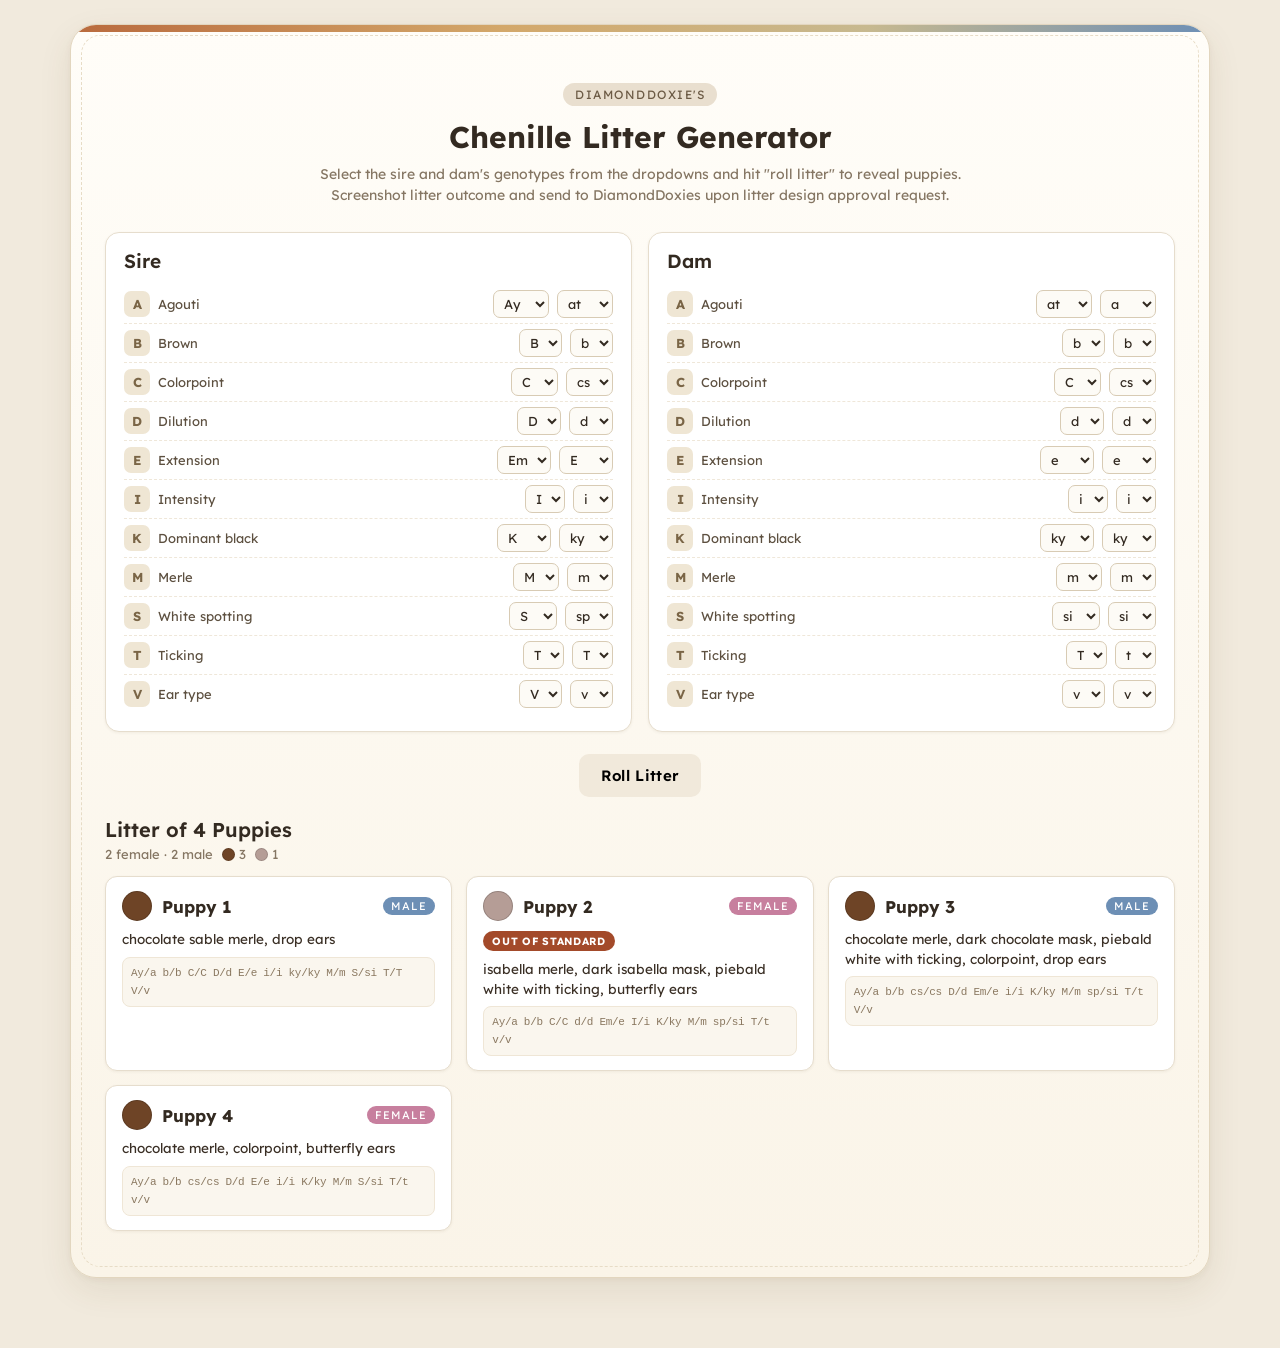
==== generator.html @ 1e3bf666 "Rename index.html to generator.html" ====
<!DOCTYPE html>
<html lang="en">
<head>
<meta charset="UTF-8">
<meta name="viewport" content="width=device-width, initial-scale=1">
<title>DiamondDoxie's Chenille Litter Generator</title>
<link rel="preconnect" href="https://fonts.googleapis.com">
<link rel="preconnect" href="https://fonts.gstatic.com" crossorigin>
<link href="https://fonts.googleapis.com/css2?family=Lexend:wght@300;400;500;600;700;800&display=swap" rel="stylesheet">
<link rel="stylesheet" href="style.css">
</head>
<body>
<div class="wrap">
  <header>
    <div class="breedTag">DiamondDoxie's</div>
    <h1>Chenille Litter Generator</h1>
    <p>Select the sire and dam's genotypes from the dropdowns and hit "roll litter" to reveal puppies.  Screenshot litter outcome and send to DiamondDoxies upon litter design approval request.</p>
  </header>

  <div class="parents">
    <section class="panel">
      <div class="parentHead">
        <h2>Sire</h2>
      </div>
      <div id="sireLoci"></div>
    </section>
    <section class="panel">
      <div class="parentHead">
        <h2>Dam</h2>
      </div>
      <div id="damLoci"></div>
    </section>
  </div>

  <div class="controls">
    <button class="bigBtn" onclick="produceLitter()">Roll Litter</button>
  </div>

  <div class="results" id="results"></div>
</div>

<script>
const LOCI = [
  { id: 'A', name: 'Agouti', order: 'Ay > asa > at > a', alleles: [
    { a: 'Ay', p: 'Sable — fawn with black-tipped hairs' },
    { a: 'asa', p: 'Black saddle — tan dog with a black saddle over the back' },
    { a: 'at', p: 'Tan points — body with tan markings on muzzle, brow, chest, legs' },
    { a: 'a',  p: 'Recessive black — solid black, no tan' },
  ]},
  { id: 'B', name: 'Brown', order: 'B > b', alleles: [
    { a: 'B', p: 'Black-based pigment (dominant)' },
    { a: 'b', p: 'Brown / chocolate pigment (recessive)' },
  ]},
  { id: 'C', name: 'Colorpoint', order: 'C > cs > c', alleles: [
    { a: 'C', p: 'Full color (dominant)' },
    { a: 'cs', p: 'Siamese colorpoint — pale body, dark points' },
    { a: 'c', p: 'Albino — white coat, pink eyes' },
  ]},
  { id: 'D', name: 'Dilution', order: 'D > d', alleles: [
    { a: 'D', p: 'Full pigment (dominant)' },
    { a: 'd', p: 'Dilute — black to blue, chocolate to isabella' },
  ]},
  { id: 'E', name: 'Extension', order: 'Em > E > e', alleles: [
    { a: 'Em', p: 'Melanistic mask — dark face/muzzle' },
    { a: 'E', p: 'Normal — allows black pigment' },
    { a: 'e', p: 'Red — no black on body' },
  ]},
  { id: 'I', name: 'Intensity', order: 'I > i', alleles: [
    { a: 'I', p: 'Full intensity (dominant)' },
    { a: 'i', p: 'Faded intensity — red washed out to cream' },
  ]},
  { id: 'K', name: 'Dominant black', order: 'K > kbr > ky', alleles: [
    { a: 'K', p: 'Dominant black — masks the A-locus' },
    { a: 'kbr', p: 'Brindle — dark stripes over the base pattern' },
    { a: 'ky', p: 'Recessive — the A-locus pattern shows' },
  ]},
  { id: 'M', name: 'Merle', order: 'M > m', alleles: [
    { a: 'M', p: 'Merle — mottled patches of diluted color' },
    { a: 'm', p: 'No merle (recessive)' },
  ]},
  { id: 'S', name: 'White spotting', order: 'S > sp > sc > si', alleles: [
    { a: 'S', p: 'Solid — no white (dominant)' },
    { a: 'sp', p: 'Piebald — white patches' },
    { a: 'sc', p: 'Caterpillar piebald — caterpillar-shaped white patches' },
    { a: 'si', p: 'Collared — white markings' },
  ]},
  { id: 'T', name: 'Ticking', order: 'T > t', alleles: [
    { a: 'T', p: 'Ticking — freckles/spots in the white areas' },
    { a: 't', p: 'No ticking (recessive)' },
  ]},
  { id: 'V', name: 'Ear type', order: 'V > v', alleles: [
    { a: 'V', p: 'Drop ears (dominant)' },
    { a: 'v', p: 'Butterfly ears (recessive)' },
  ]},
];

const DEFAULT_SIRE = { A: ['Ay','at'], B: ['B','b'], C: ['C','cs'], D: ['D','d'], E: ['Em','E'], I: ['I','i'], K: ['K','ky'], M: ['M','m'], S: ['S','sp'], T: ['T','T'], V: ['V','v'] };
const DEFAULT_DAM  = { A: ['at','a'], B: ['b','b'], C: ['C','cs'], D: ['d','d'], E: ['e','e'], I: ['i','i'], K: ['ky','ky'], M: ['m','m'], S: ['si','si'], T: ['T','t'], V: ['v','v'] };

function buildParentUI(parent) {
  const ctn = document.getElementById(parent + 'Loci');
  for (const L of LOCI) {
    const row = document.createElement('div');
    row.className = 'locusRow';
    const idEl = document.createElement('div');
    idEl.className = 'locusId';
    idEl.textContent = L.id;
    const nameEl = document.createElement('div');
    nameEl.className = 'locusName';
    nameEl.textContent = L.name;
    row.appendChild(idEl);
    row.appendChild(nameEl);
    for (const slot of ['a','b']) {
      const sel = document.createElement('select');
      sel.id = parent + '_' + L.id + slot;
      sel.title = L.id + ' locus — ' + L.name;
      for (const al of L.alleles) {
        const opt = document.createElement('option');
        opt.value = al.a;
        opt.textContent = al.a;
        opt.title = al.p;
        sel.appendChild(opt);
      }
      row.appendChild(sel);
    }
    ctn.appendChild(row);
  }
}

function setParent(parent, g) {
  for (const L of LOCI) {
    document.getElementById(parent + '_' + L.id + 'a').value = g[L.id][0];
    document.getElementById(parent + '_' + L.id + 'b').value = g[L.id][1];
  }
}

function readParentGenotype(parent) {
  const g = {};
  for (const L of LOCI) {
    g[L.id] = [
      document.getElementById(parent + '_' + L.id + 'a').value,
      document.getElementById(parent + '_' + L.id + 'b').value,
    ];
  }
  return g;
}

function pick(arr) { return arr[Math.floor(Math.random() * 2)]; }

function inheritPuppy(dam, sire) {
  const g = {};
  for (const L of LOCI) g[L.id] = [pick(dam[L.id]), pick(sire[L.id])];
  return g;
}

function has(g, id, a) { return g[id][0] === a || g[id][1] === a; }
function homo(g, id, a) { return g[id][0] === a && g[id][1] === a; }

function euColor(g) {
  const brown = homo(g, 'B', 'b');
  const dilute = homo(g, 'D', 'd');
  if (brown) return dilute ? 'isabella' : 'chocolate';
  return dilute ? 'blue' : 'black';
}

function cType(g) {
  if (has(g, 'C', 'C')) return 'full';
  if (homo(g, 'C', 'c')) return 'albino';
  return 'colorpoint';
}

function aPattern(g) {
  if (has(g, 'A', 'Ay')) return 'sable';
  if (has(g, 'A', 'asa')) return 'saddle';
  if (homo(g, 'A', 'a')) return 'black';
  return 'tanpoints';
}

function aDisplay(g) {
  const ap = aPattern(g);
  const eu = euColor(g);
  if (ap === 'sable') return eu + ' sable';
  if (ap === 'saddle') return eu + ' saddle';
  if (ap === 'tanpoints') return eu + '-and-tan';
  return 'recessive ' + eu;
}

function whiteType(g) {
  if (has(g, 'S', 'S')) return 'none';
  if (has(g, 'S', 'sp')) return 'piebald';
  if (has(g, 'S', 'sc')) return 'caterpillar';
  return 'irish';
}

function whitePhrase(g) {
  const w = whiteType(g);
  let s = '';
  if (w === 'piebald') s = 'piebald white';
  else if (w === 'caterpillar') s = 'caterpillar piebald';
  else if (w === 'irish') s = 'collared';
  if (s && has(g, 'T', 'T')) s += ' with ticking';
  return s;
}

function earPhrase(g) {
  return homo(g, 'V', 'v') ? 'butterfly ears' : 'drop ears';
}

function phenotype(g) {
  const ct = cType(g);
  const parts = [];
  if (ct === 'albino') {
    parts.push('albino — white coat, pink eyes');
  } else {
    if (homo(g, 'E', 'e')) {
      let b = homo(g, 'I', 'i') ? 'cream coat (faded intensity)' : 'red coat';
      if (homo(g, 'M', 'M')) b = 'double merle (lethal white) — mostly white coat';
      else if (has(g, 'M', 'M')) b += ' with ghost merle';
      parts.push(b);
    } else {
      const eu = euColor(g);
      let base;
      const kDominant = has(g, 'K', 'K');
      if (kDominant) base = 'solid ' + eu;
      else if (has(g, 'K', 'kbr')) base = aPattern(g) === 'black' ? 'solid ' + eu : 'brindle ' + aDisplay(g);
      else base = aDisplay(g);
      const patternExpr = !kDominant;
      if (homo(g, 'M', 'M')) {
        base = 'double merle (lethal white) — mostly white with small ' + eu + ' patches';
      } else if (has(g, 'M', 'M')) {
        const ap = aPattern(g);
        if (has(g, 'K', 'kbr')) base = eu + ' brindlemerle';
        else if (!patternExpr) base = eu + ' merle';
        else if (ap === 'tanpoints') base = eu + ' merle with tan points';
        else if (ap === 'black') base = eu + ' merle';
        else base = aDisplay(g) + ' merle';
      }
      parts.push(base);
      if (has(g, 'E', 'Em')) parts.push('dark ' + eu + ' mask');
    }
    const w = whitePhrase(g);
    if (w) parts.push(w);
    if (ct === 'colorpoint') parts.push('colorpoint');
  }
  parts.push(earPhrase(g));
  return parts.join(', ');
}

function outOfStandard(g) {
  if (homo(g, 'M', 'M')) return true;
  if (cType(g) === 'albino') return true;
  if (homo(g, 'E', 'e') && homo(g, 'I', 'i')) return true;
  if (!homo(g, 'E', 'e') && homo(g, 'D', 'd')) return true;
  return has(g, 'K', 'kbr') && has(g, 'M', 'M');
}

function swatchColor(g) {
  const ct = cType(g);
  if (ct === 'albino') return '#f4f1ec';
  if (homo(g, 'M', 'M')) return '#efe9e0';
  if (homo(g, 'E', 'e')) return homo(g, 'I', 'i') ? '#f0e0c4' : '#c4763a';
  const map = { black: '#3b3b45', blue: '#8b93a3', chocolate: '#6e4426', isabella: '#b59d96' };
  return map[euColor(g)];
}

function genoString(g) {
  return LOCI.map(L => {
    const a = g[L.id];
    const sorted = a.slice().sort((x, y) =>
      L.alleles.findIndex(al => al.a === x) - L.alleles.findIndex(al => al.a === y));
    return sorted.join('/');
  }).join(' ');
}

function produceLitter(scroll) {
  const sire = readParentGenotype('sire');
  const dam = readParentGenotype('dam');
  let n = 2 + Math.floor(Math.random() * 7);
  const pups = [];
  for (let i = 0; i < n; i++) {
    const g = inheritPuppy(dam, sire);
    pups.push({
      id: i + 1,
      sex: Math.random() < 0.5 ? 'F' : 'M',
      g,
      pheno: phenotype(g),
      color: swatchColor(g),
      merle: has(g, 'M', 'M') && !homo(g, 'M', 'M'),
    });
  }
  renderLitter(pups);
  if (scroll) {
    const top = document.getElementById('results').offsetTop - 12;
    window.scrollTo({ top, behavior: 'smooth' });
  }
}

function renderLitter(pups) {
  const ctn = document.getElementById('results');
  const f = pups.filter(p => p.sex === 'F').length;
  const m = pups.length - f;
  const colors = {};
  for (const p of pups) colors[p.color] = (colors[p.color] || 0) + 1;
  let html = '<h3>Litter of ' + pups.length + (pups.length === 1 ? ' Puppy' : ' Puppies') + '</h3>';
  html += '<p class="summary">' + f + ' female &middot; ' + m + ' male';
  for (const [c, count] of Object.entries(colors)) {
    html += '<span class="dot" style="background:' + c + '" title="' + count + '"></span>' + count;
  }
  html += '</p><div class="litterGrid">';
  for (const p of pups) {
    html += '<div class="puppy">';
    html += '<div class="puppyTop"><span class="swatch' + (p.merle ? ' merle' : '') + '" style="background:' + p.color + '"></span>';
    html += '<span class="puppyId">Puppy ' + p.id + '</span>';
    html += '<span class="sex ' + p.sex + '">' + (p.sex === 'F' ? 'Female' : 'Male') + '</span>';
    if (outOfStandard(p.g)) html += '<span class="oosTag">Out of standard</span>';
    html += '</div>';
    html += '<p class="pheno">' + p.pheno + '</p>';
    html += '<div class="genos">' + genoString(p.g) + '</div>';
    html += '</div>';
  }
  html += '</div>';
  ctn.innerHTML = html;
}

buildParentUI('sire');
buildParentUI('dam');
setParent('sire', DEFAULT_SIRE);
setParent('dam', DEFAULT_DAM);
produceLitter(false);

window.__gen = { inheritPuppy, phenotype, genoString, outOfStandard, cType, euColor, swatchColor, LOCI };
</script>
</body>
</html>
---- style.css ----
* { box-sizing: border-box; }
  body {
    margin: 0; padding: 24px 14px 70px;
    background: #f1eadd; color: #332a21;
    font-family: "Lexend", ui-sans-serif, system-ui, -apple-system, "Segoe UI", Roboto, Arial, sans-serif;
    text-align: left;
  }
  .wrap {
    max-width: 1140px; margin: 0 auto;
    background: linear-gradient(180deg, #fffdf8 0%, #faf4e8 100%);
    border: 1px solid #e2d6bf; border-radius: 26px;
    box-shadow: 0 12px 34px rgba(90, 62, 26, .09), 0 2px 6px rgba(90, 62, 26, .05);
    padding: 30px 34px 46px; position: relative; overflow: hidden;
  }
  .wrap::before {
    content: ""; position: absolute; top: 0; left: 0; right: 0; height: 7px;
    background: linear-gradient(90deg, #b96a3d, #d3a86a 38%, #c7b98f 70%, #6d8fb5);
  }
  .wrap::after {
    content: ""; position: absolute; inset: 10px; pointer-events: none;
    border: 1px dashed #e7dcc6; border-radius: 19px;
  }

  header { text-align: center; padding: 28px 0 4px; }
  .breedTag {
    display: inline-block; background: #e9dfcf; color: #6b5a44;
    font-size: 12px; letter-spacing: 1.5px; text-transform: uppercase;
    padding: 4px 12px; border-radius: 999px; margin-bottom: 12px;
  }
  h1 { font-family: "Lexend", sans-serif; font-weight: 700; font-size: 30px; margin: 0 0 8px; }
  header p { color: #857663; font-size: 14px; margin: 0 auto; max-width: 680px; line-height: 1.5; }

  .panel {
    background: #fff; border: 1px solid #e6ddcd; border-radius: 14px;
    padding: 16px 18px 18px; box-shadow: 0 1px 3px rgba(70,50,20,.06);
  }
  .parents { display: grid; grid-template-columns: 1fr 1fr; gap: 16px; margin-top: 22px; }
  @media (max-width: 820px){ .parents { grid-template-columns: 1fr; } }

  .parentHead { display: flex; align-items: center; justify-content: space-between; margin-bottom: 12px; }
  .parentHead h2 { font-family: "Lexend", sans-serif; font-weight: 600; font-size: 19px; margin: 0; }
  .miniBtn {
    background: #f1e9db; border: 1px solid #dfd3be; color: #6b5a44; border-radius: 8px;
    padding: 4px 10px; font-size: 12px; cursor: pointer; font-family: inherit;
  }
  .miniBtn:hover { background: #e8ddc9; }

  .locusRow { display: flex; align-items: center; gap: 8px; padding: 5px 0; border-bottom: 1px dashed #efe7d9; }
  .locusRow:last-child { border-bottom: none; }
  .locusId {
    width: 26px; height: 26px; border-radius: 7px; flex: 0 0 26px;
    background: #efe6d4; color: #7a6546; font-size: 13px; font-weight: 700;
    display: flex; align-items: center; justify-content: center;
  }
  .locusName { flex: 1; font-size: 13px; color: #5d5040; }
  select {
    font-size: 13px; padding: 4px 6px; border-radius: 7px;
    border: 1px solid #d8cbb4; background: #fdfbf6; color: #332a21; font-family: inherit;
  }
  select:focus { outline: 2px solid #d3a86a; outline-offset: 1px; }

  .controls { display: flex; justify-content: center; margin: 22px 0 6px; }
  .bigBtn {
    background: #f1e9db; color: #000; border: none; border-radius: 10px;
    font-size: 15px; font-weight: 600; padding: 12px 22px; cursor: pointer;
    font-family: inherit; letter-spacing: .3px;
  }
  .bigBtn:hover { background: #f1e7c0; }

  .results { margin-top: 20px; }
  .results h3 { font-family: "Lexend", sans-serif; font-weight: 600; font-size: 20px; margin: 0 0 4px; }
  .summary { font-size: 13px; color: #857663; margin: 0 0 14px; }
  .dot { display: inline-block; width: 13px; height: 13px; border-radius: 50%; border: 1px solid rgba(0,0,0,.15); vertical-align: -2px; margin: 0 4px 0 9px; }

  .litterGrid { display: grid; grid-template-columns: repeat(auto-fill, minmax(300px, 1fr)); gap: 14px; }
  .puppy {
    background: #fff; border: 1px solid #e6ddcd; border-radius: 12px;
    padding: 14px 16px; box-shadow: 0 1px 3px rgba(70,50,20,.06);
  }
  .puppyTop { display: flex; align-items: center; gap: 10px; margin-bottom: 8px; flex-wrap: wrap; }
  .swatch { width: 30px; height: 30px; border-radius: 50%; border: 1px solid rgba(0,0,0,.18); flex: 0 0 30px; }
  .swatch.merle {
    background-image:
      radial-gradient(circle at 32% 30%, rgba(255,255,255,.85) 0 20%, transparent 42%),
      radial-gradient(circle at 72% 62%, rgba(255,255,255,.7) 0 24%, transparent 48%),
      radial-gradient(circle at 55% 22%, rgba(255,255,255,.55) 0 14%, transparent 36%),
      radial-gradient(circle at 40% 80%, rgba(255,255,255,.65) 0 16%, transparent 34%);
  }
  .puppyId { font-family: "Lexend", sans-serif; font-size: 17px; font-weight: 700; flex: 1; }
  .sex { font-size: 11px; letter-spacing: 1px; text-transform: uppercase; padding: 2px 8px; border-radius: 999px; color: #fff; }
  .sex.M { background: #6d8fb5; }
  .sex.F { background: #c77f9e; }
  .oosTag {
    font-size: 10.5px; font-weight: 700; letter-spacing: .7px; text-transform: uppercase;
    color: #fff; background: #a34a2a; border-radius: 999px; padding: 3px 9px;
  }
  .pheno { font-size: 13.5px; line-height: 1.45; color: #3a2f25; margin: 0 0 8px; }
  .genos {
    font-size: 11px; letter-spacing: -0.3px; color: #8a7860; font-family: ui-monospace, SFMono-Regular, Menlo, monospace;
    background: #faf6ee; border: 1px solid #efe6d6; border-radius: 8px; padding: 6px 8px; line-height: 1.65;
  }
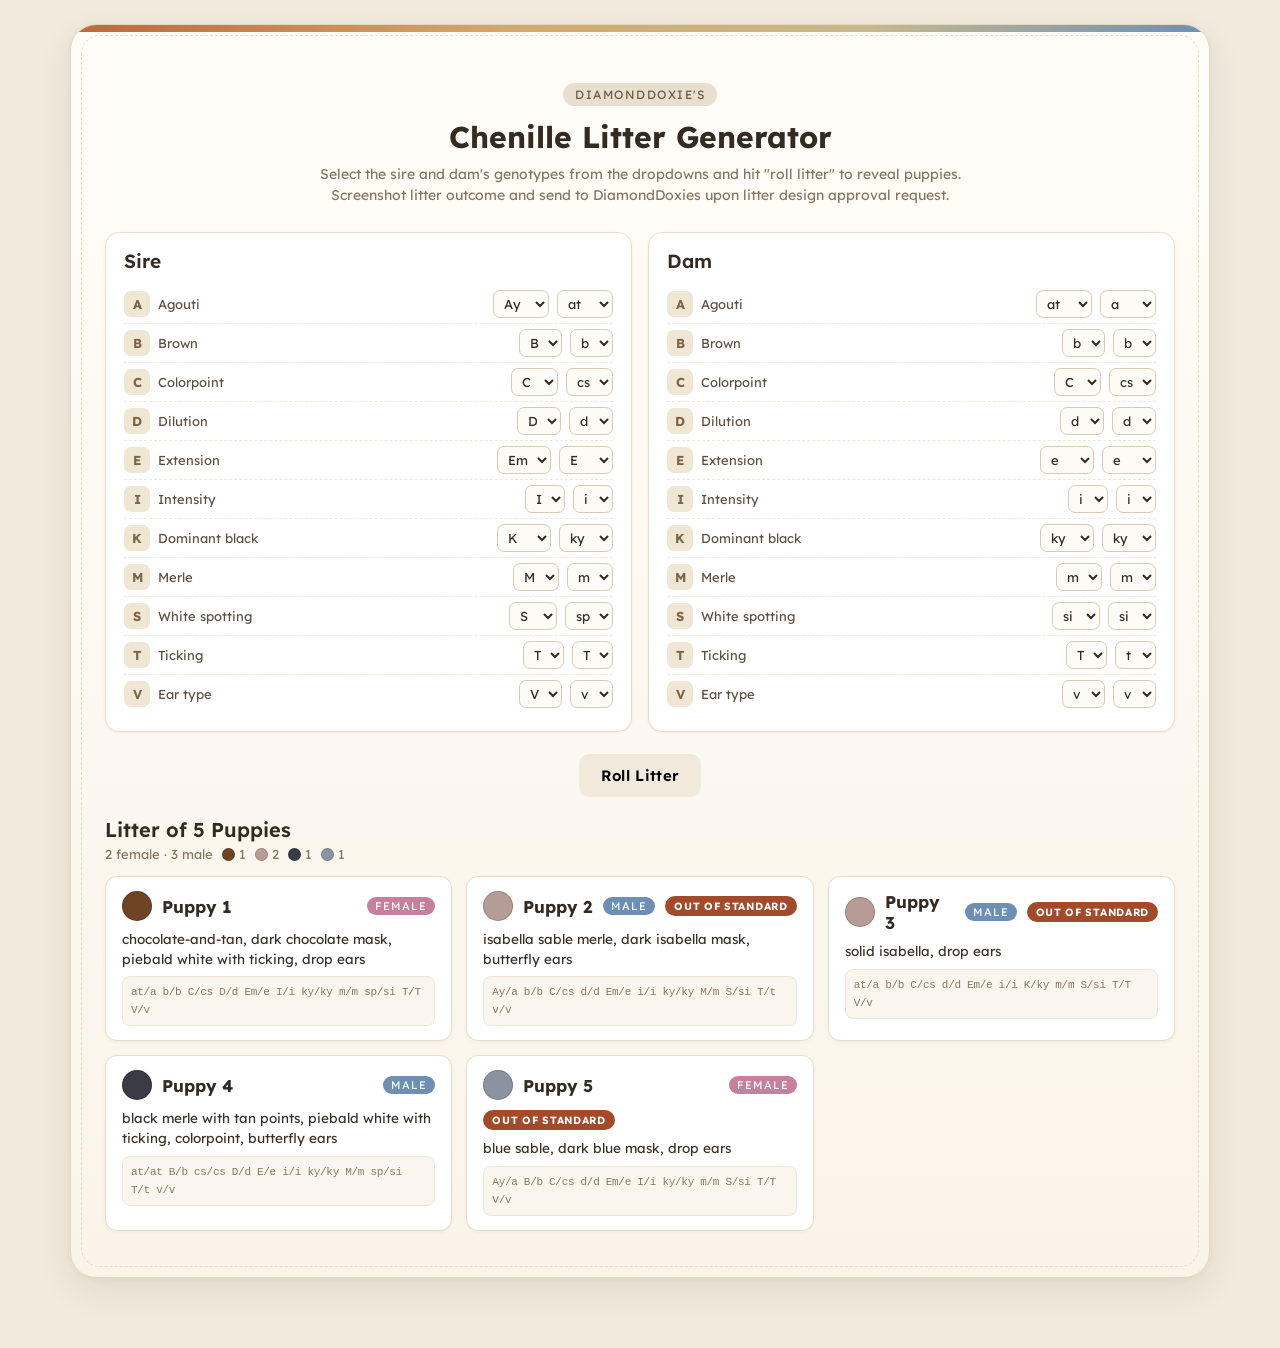
==== commit c6372169: "Update generator.html" ====
--- a/generator.html
+++ b/generator.html
@@ -236,7 +236,7 @@
         else base = aDisplay(g) + ' merle';
       }
       parts.push(base);
-      if (has(g, 'E', 'Em')) parts.push('dark ' + eu + ' mask');
+      if (has(g, 'E', 'Em') && !has(g, 'K', 'K')) parts.push('dark ' + eu + ' mask');
     }
     const w = whitePhrase(g);
     if (w) parts.push(w);
